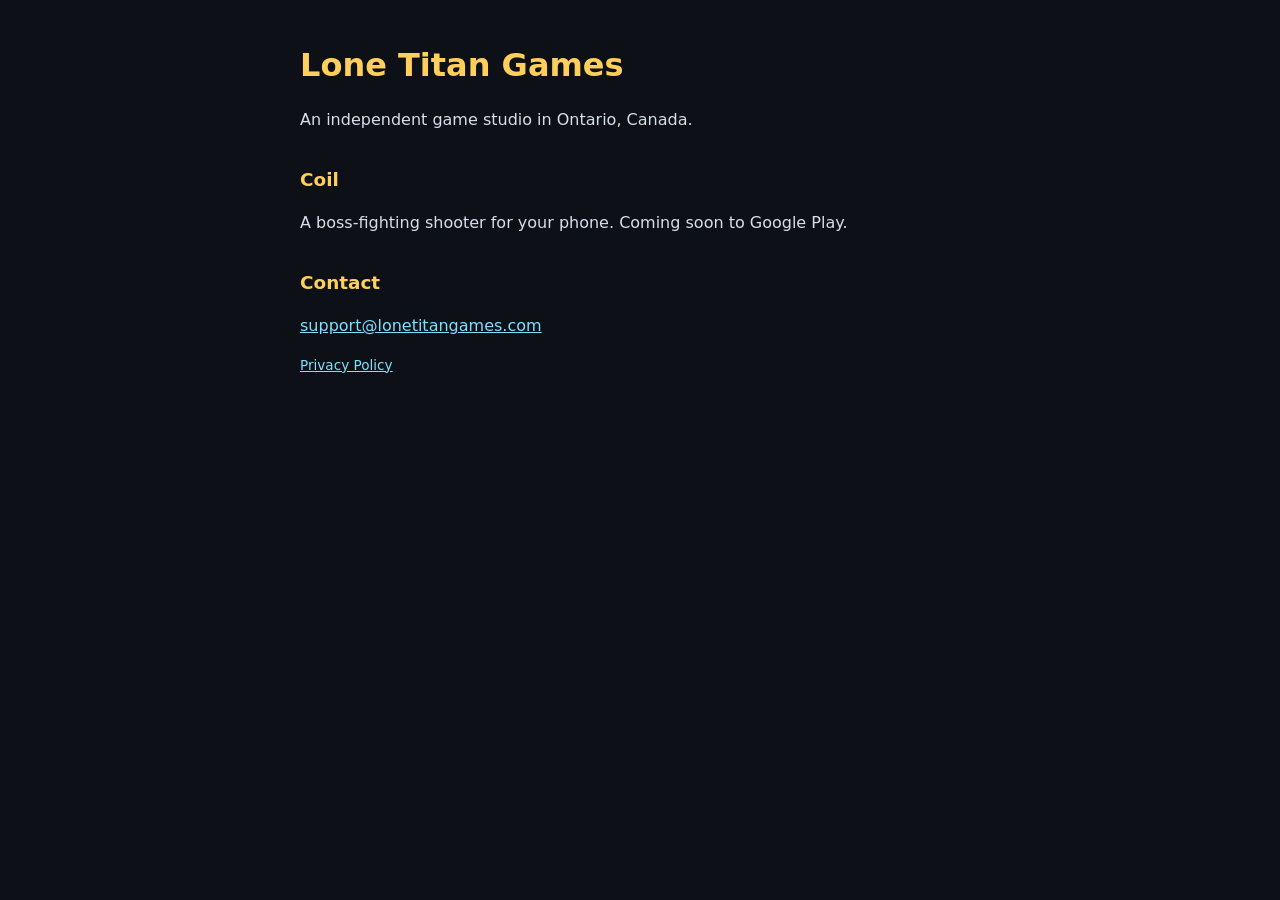
==== index.html @ b6895143 "Lone Titan Games website: home page and Coil's privacy policy Co-Authored-By: Claude Opus 5.5 <norep" ====
<!doctype html>
<html lang="en">
<head>
<meta charset="utf-8">
<meta name="viewport" content="width=device-width, initial-scale=1">
<title>Lone Titan Games</title>
<meta name="description" content="Lone Titan Games, maker of Coil.">
<link rel="stylesheet" href="style.css">
</head>
<body>
<main>
<h1>Lone Titan Games</h1>
<p>An independent game studio in Ontario, Canada.</p>

<h2>Coil</h2>
<p>A boss-fighting shooter for your phone. Coming soon to Google Play.</p>

<h2>Contact</h2>
<p><a href="mailto:support@lonetitangames.com">support@lonetitangames.com</a></p>

<p class="small"><a href="privacy.html">Privacy Policy</a></p>
</main>
</body>
</html>
---- style.css ----
:root { color-scheme: dark; }
body { margin: 0; background: #0d1117; color: #d8dee9; font: 16px/1.6 system-ui, -apple-system, "Segoe UI", Roboto, sans-serif; }
main { max-width: 680px; margin: 0 auto; padding: 40px 16px 64px; }
h1 { color: #ffcf5c; font-size: 2rem; margin: 0 0 8px; }
h2 { color: #ffcf5c; font-size: 1.15rem; margin: 32px 0 8px; }
a { color: #7fe0ff; }
.small { font-size: 0.85rem; color: #8b949e; }
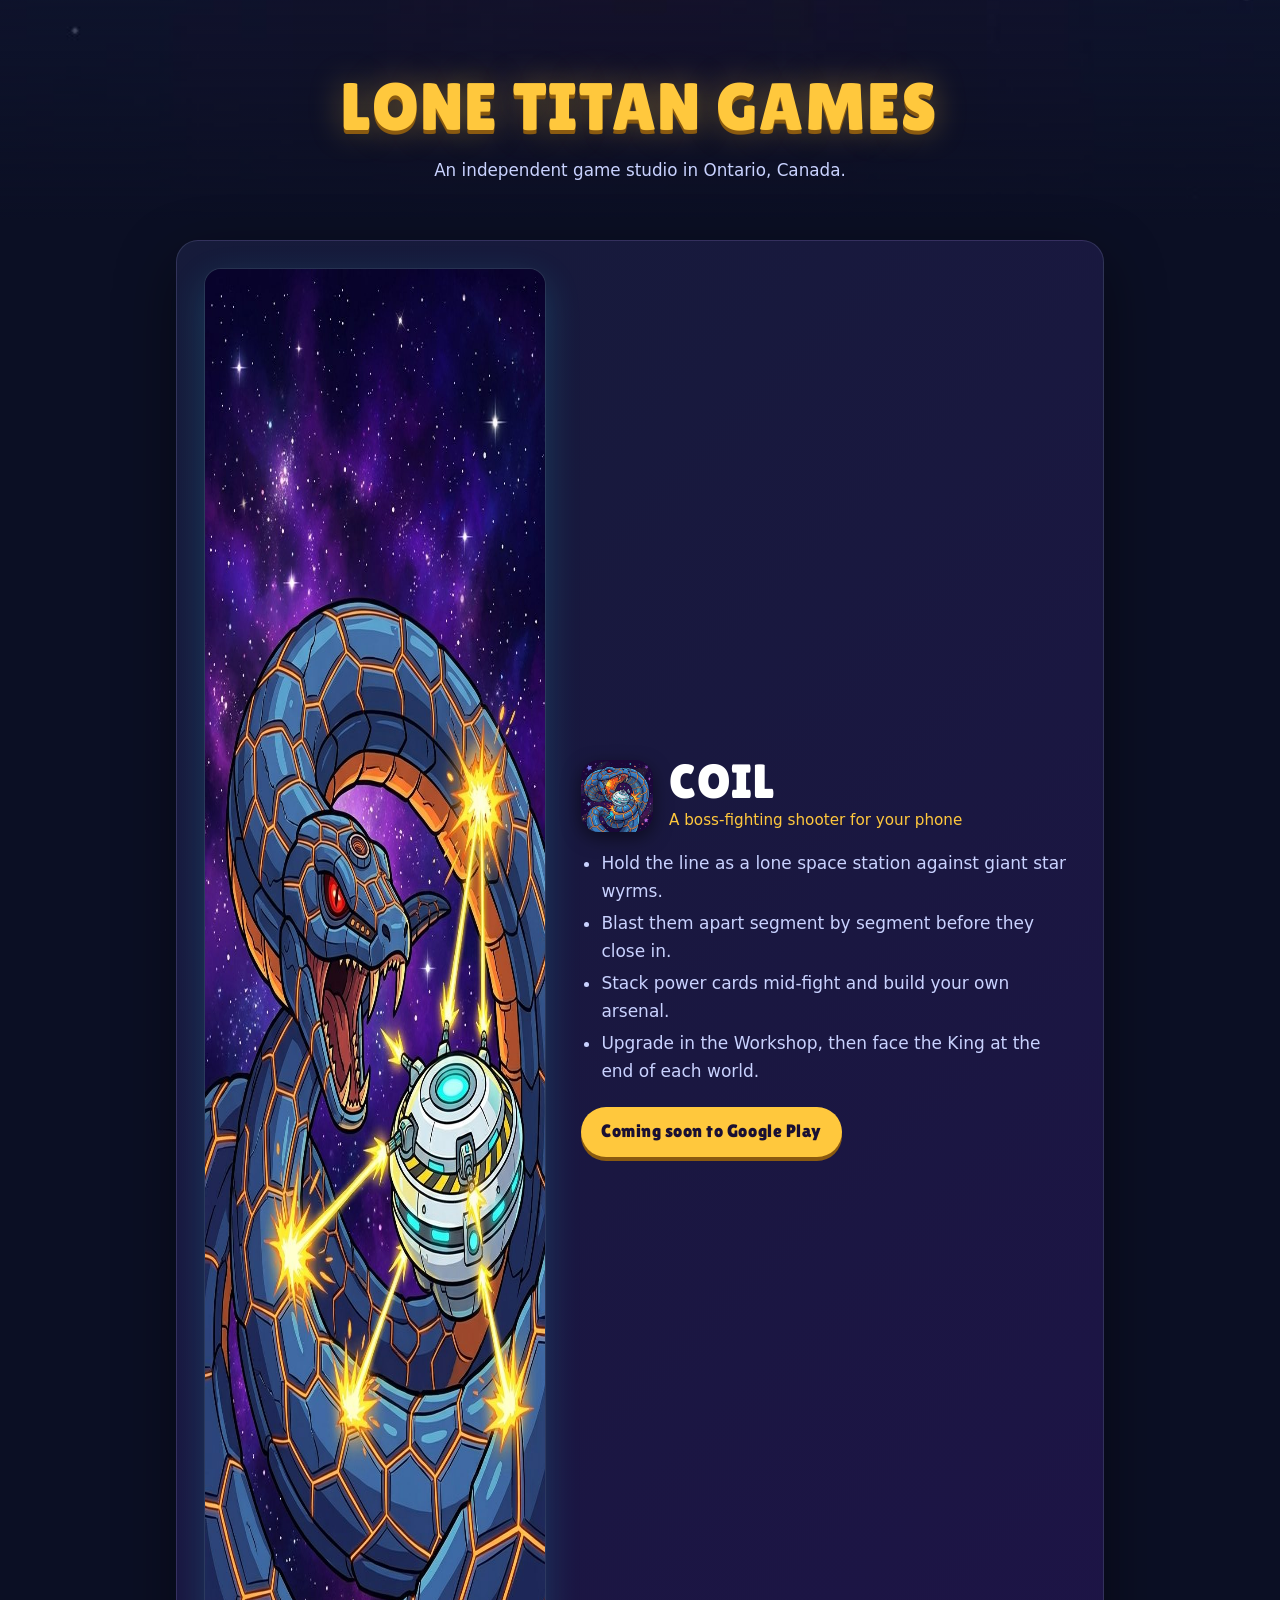
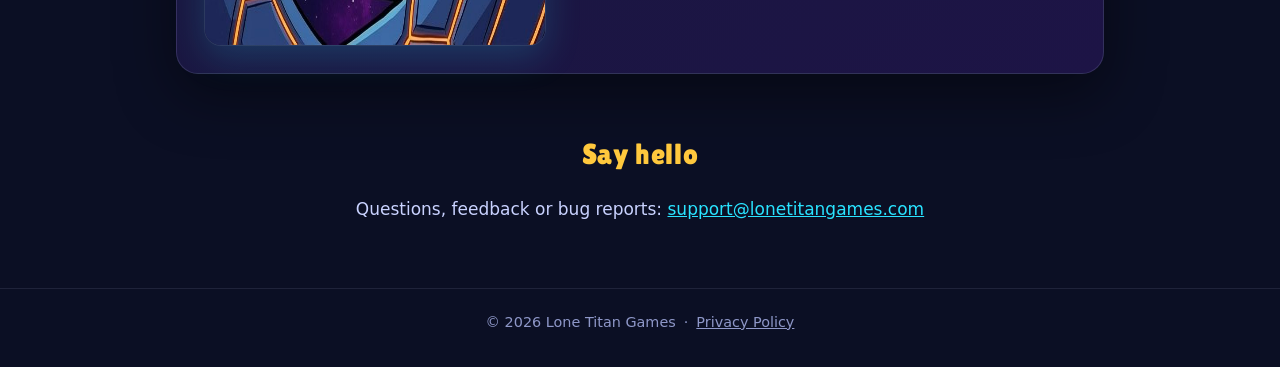
==== commit 9de4418a: "Restyle the site with Coil's art, icon and font Co-Authored-By: Claude Opus 5.5 <noreply@anthropic.c" ====
--- a/index.html
+++ b/index.html
@@ -4,21 +4,49 @@
 <meta charset="utf-8">
 <meta name="viewport" content="width=device-width, initial-scale=1">
 <title>Lone Titan Games</title>
-<meta name="description" content="Lone Titan Games, maker of Coil.">
+<meta name="description" content="Lone Titan Games is an independent game studio in Ontario, Canada, making Coil, a boss-fighting shooter for your phone.">
+<meta property="og:title" content="Lone Titan Games">
+<meta property="og:description" content="Makers of Coil, a boss-fighting shooter for your phone.">
+<meta property="og:image" content="https://lonetitangames.com/img/coil-key-art.jpg">
+<link rel="icon" href="favicon.png">
+<link rel="apple-touch-icon" href="img/apple-touch-icon.png">
 <link rel="stylesheet" href="style.css">
 </head>
 <body>
+<header class="hero">
+  <h1 class="display">LONE TITAN GAMES</h1>
+  <p>An independent game studio in Ontario, Canada.</p>
+</header>
+
 <main>
-<h1>Lone Titan Games</h1>
-<p>An independent game studio in Ontario, Canada.</p>
+  <section class="game" aria-labelledby="coil">
+    <img class="art" src="img/coil-key-art.jpg" width="768" height="1376" alt="A giant armoured space wyrm coils around a small space station that fires lasers back at it.">
+    <div>
+      <div class="title">
+        <img class="icon" src="img/coil-icon.jpg" width="256" height="256" alt="">
+        <div>
+          <h2 id="coil" class="display">COIL</h2>
+          <p class="kind">A boss-fighting shooter for your phone</p>
+        </div>
+      </div>
+      <ul>
+        <li>Hold the line as a lone space station against giant star wyrms.</li>
+        <li>Blast them apart segment by segment before they close in.</li>
+        <li>Stack power cards mid-fight and build your own arsenal.</li>
+        <li>Upgrade in the Workshop, then face the King at the end of each world.</li>
+      </ul>
+      <span class="badge">Coming soon to Google Play</span>
+    </div>
+  </section>
 
-<h2>Coil</h2>
-<p>A boss-fighting shooter for your phone. Coming soon to Google Play.</p>
+  <section class="contact">
+    <h2 class="display">Say hello</h2>
+    <p>Questions, feedback or bug reports: <a href="mailto:support@lonetitangames.com">support@lonetitangames.com</a></p>
+  </section>
+</main>
 
-<h2>Contact</h2>
-<p><a href="mailto:support@lonetitangames.com">support@lonetitangames.com</a></p>
-
-<p class="small"><a href="privacy.html">Privacy Policy</a></p>
-</main>
+<footer>
+  © 2026 Lone Titan Games<span>·</span><a href="privacy.html">Privacy Policy</a>
+</footer>
 </body>
 </html>
--- a/style.css
+++ b/style.css
@@ -1,7 +1,69 @@
-:root { color-scheme: dark; }
-body { margin: 0; background: #0d1117; color: #d8dee9; font: 16px/1.6 system-ui, -apple-system, "Segoe UI", Roboto, sans-serif; }
-main { max-width: 680px; margin: 0 auto; padding: 40px 16px 64px; }
-h1 { color: #ffcf5c; font-size: 2rem; margin: 0 0 8px; }
-h2 { color: #ffcf5c; font-size: 1.15rem; margin: 32px 0 8px; }
-a { color: #7fe0ff; }
-.small { font-size: 0.85rem; color: #8b949e; }
+@font-face { font-family: "Lilita One"; src: url("fonts/LilitaOne-Regular.ttf") format("truetype"); font-display: swap; }
+
+:root {
+  color-scheme: dark;
+  --bg: #0b0f24;
+  --card: #161b3a;
+  --text: #c9d2ff;
+  --muted: #8e97c8;
+  --gold: #ffc83d;
+  --cyan: #29e3ff;
+  --pink: #ff3fa4;
+}
+
+* { box-sizing: border-box; }
+body { margin: 0; background: var(--bg); color: var(--text); font: 17px/1.65 system-ui, -apple-system, "Segoe UI", Roboto, sans-serif; }
+a { color: var(--cyan); }
+img { display: block; max-width: 100%; }
+.display { font-family: "Lilita One", system-ui, sans-serif; font-weight: 400; letter-spacing: 0.02em; }
+
+/* Studio header over the starfield */
+.hero {
+  background: linear-gradient(180deg, rgba(11,15,36,0.35), var(--bg) 92%), url("img/space.jpg") center / cover;
+  padding: 72px 16px 56px;
+  text-align: center;
+}
+.hero h1 { margin: 0; font-size: clamp(2.4rem, 8vw, 4.2rem); line-height: 1.05; color: var(--gold); text-shadow: 0 4px 0 #8a5a10, 0 0 32px rgba(255,200,61,0.35); }
+.hero p { margin: 14px 0 0; color: var(--text); font-size: 1.05rem; }
+
+main { max-width: 960px; margin: 0 auto; padding: 0 16px 48px; }
+
+/* The game card */
+.game {
+  display: grid; grid-template-columns: minmax(0, 340px) 1fr; gap: 36px; align-items: center;
+  background: linear-gradient(135deg, var(--card), #1d1446);
+  border: 1px solid rgba(201,210,255,0.14); border-radius: 22px;
+  padding: 28px; box-shadow: 0 20px 60px rgba(0,0,0,0.45);
+}
+.game .art { border-radius: 16px; box-shadow: 0 0 0 1px rgba(255,255,255,0.08), 0 12px 36px rgba(41,227,255,0.18); }
+.game .title { display: flex; align-items: center; gap: 16px; }
+.game .icon { width: 72px; height: 72px; border-radius: 18px; box-shadow: 0 6px 18px rgba(0,0,0,0.5); }
+.game h2 { margin: 0; font-size: 3rem; line-height: 1; color: #fff; }
+.game .kind { margin: 2px 0 0; color: var(--gold); font-size: 0.95rem; }
+.game ul { padding-left: 1.2em; margin: 16px 0 22px; }
+.game li { margin: 4px 0; }
+.badge {
+  display: inline-block; padding: 10px 20px; border-radius: 999px;
+  background: var(--gold); color: #1a1033; font-family: "Lilita One", system-ui, sans-serif; font-size: 1.1rem; letter-spacing: 0.03em;
+  box-shadow: 0 4px 0 #8a5a10;
+}
+
+.contact { text-align: center; margin-top: 56px; }
+.contact h2 { color: var(--gold); font-size: 1.8rem; margin: 0 0 6px; }
+
+footer { border-top: 1px solid rgba(201,210,255,0.1); padding: 22px 16px 32px; text-align: center; color: var(--muted); font-size: 0.9rem; }
+footer a { color: var(--muted); }
+footer span { margin: 0 8px; }
+
+/* Privacy policy page */
+.doc { max-width: 720px; padding-top: 40px; }
+.doc h1 { color: var(--gold); font-size: 2.4rem; margin: 8px 0 4px; }
+.doc h2 { color: var(--gold); font-size: 1.35rem; margin: 34px 0 6px; }
+.small { font-size: 0.9rem; color: var(--muted); }
+.back { font-size: 0.95rem; text-decoration: none; }
+
+@media (max-width: 720px) {
+  .game { grid-template-columns: 1fr; padding: 18px; gap: 22px; }
+  .game .art { max-width: 340px; margin: 0 auto; }
+  .game h2 { font-size: 2.5rem; }
+}
